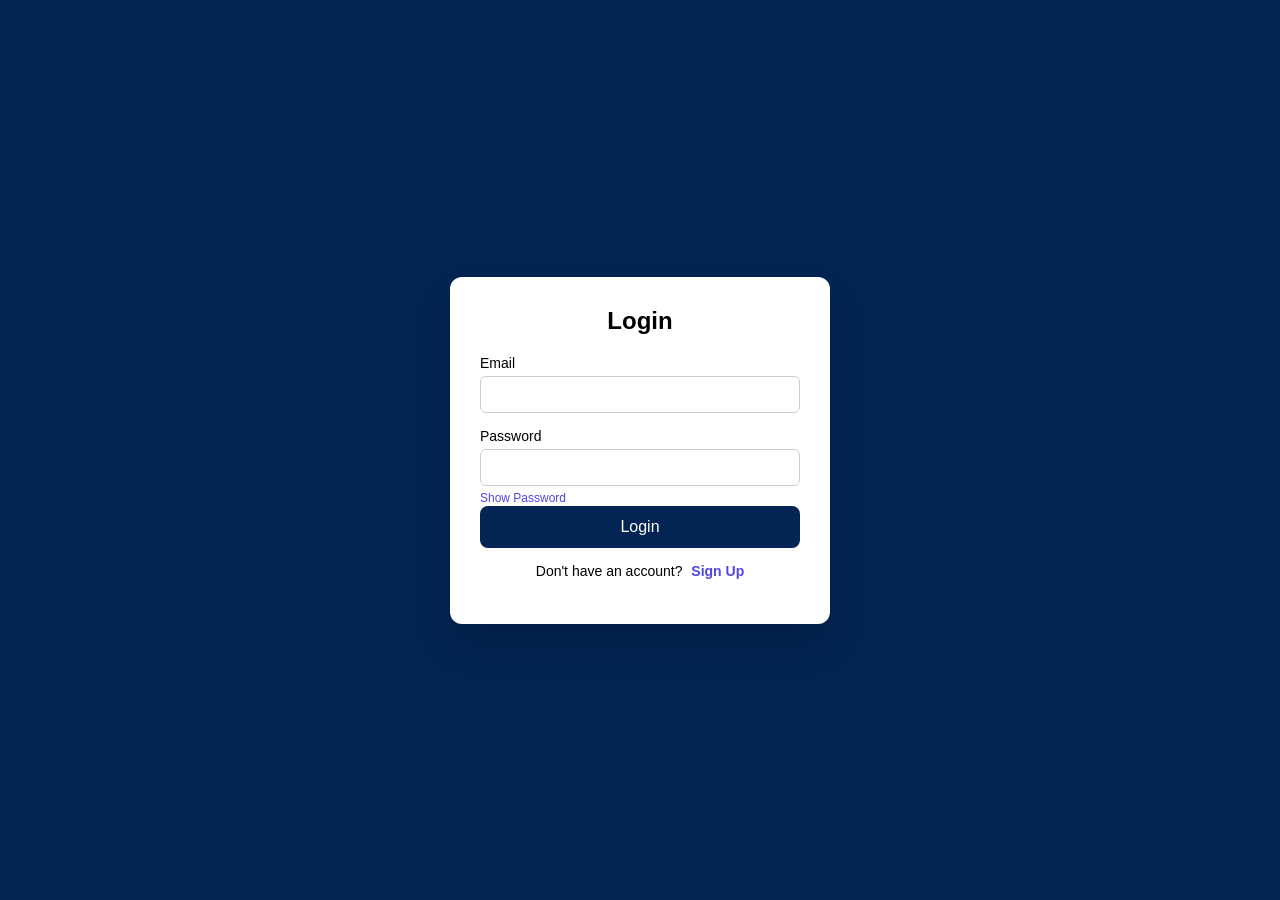
==== index.html @ 72c8a32c "first commit" ====
<!doctype html>
<html lang="en">

<head>
    <meta charset="UTF-8" />
    <meta name="viewport" content="width=device-width, initial-scale=1.0" />
    <title>Login & Sign Up Form</title>
    <link rel="stylesheet" href="style.css" />
</head>

<body>
    <div class="container">
        <h2 id="formTitle">Login</h2>
        <form action="" id="authForm">
            <div class="input-group" id="nameGroup">
                <label>Full Name</label>
                <input type="text" id="name" placeholder="Enter your full name" />
                <div class="error" id="nameError">Name is required</div>
            </div>
            <div class="input-group">
                <label>Email</label>
                <input type="email" id="email" />
                <div class="error" id="emailError">Enter a valid email</div>
            </div>
            <div class="input-group">
                <label>Password</label>
                <input type="password" id="password" />
                <span class="password-toggle" onclick="togglePassword()">Show Password</span>
                <div class="error" id="passwordError">
                    Password must be at least 6 characters
                </div>
                <button type="submit" id="submitBtn">Login</button>

      <div class="success" id="successMsg"></div>
        </form>
         <div class="toggle">
      <span id="toggleText">Don't have an account?</span>
      <span class="toggle-link" id="toggleLink" onclick="toggleForm()">Sign Up</span>
    </div>
  </div>

    <script src="script.js"></script>
</body>

</html>
---- style.css ----
* {
  margin: 0;
  padding: 0;
  box-sizing: border-box;
  font-family: "Segoe UI", sans-serif;
}

body::-webkit-scrollbar {
  display: none;
}

body {
  min-height: 100vh;
  display: flex;
  justify-content: center;
  align-items: center;
  background: #042453;
}

.container {
  background: #ffffff;
  width: 380px;
  padding: 30px;
  border-radius: 12px;
  box-shadow: 0 20px 40px rgba(0, 0, 0, 0.15);
}

h2 {
  text-align: center;
  margin-bottom: 20px;
}

.input-group {
  margin-bottom: 15px;
}

.input-group label {
  display: block;
  font-size: 14px;
  margin-bottom: 5px;
}

.input-group input {
  width: 100%;
  padding: 10px;
  border-radius: 6px;
  border: 1px solid #ccc;
  outline: none;
}

.input-group input:focus {
  border-color: #6366f1;
}

.error {
  color: red;
  font-size: 12px;
  margin-top: 5px;
  display: none;
}

button {
  width: 100%;
  padding: 12px;
  background: #042453;
  color: white;
  border: none;
  border-radius: 8px;
  font-size: 16px;
  cursor: pointer;
}

button:hover {
  background: #4338ca;
}

.toggle {
  text-align: center;
  margin-top: 15px;
  font-size: 14px;
}

.toggle-link {
  color: #4f46e5;
  cursor: pointer;
  font-weight: bold;
  margin-left: 5px;
}

.success {
  text-align: center;
  color: green;
  margin-top: 10px;
  display: none;
}

.password-toggle {
  font-size: 12px;
  color: #4f46e5;
  cursor: pointer;
  margin-top: 5px;
  display: inline-block;
}

#nameGroup {
  display: none;
}
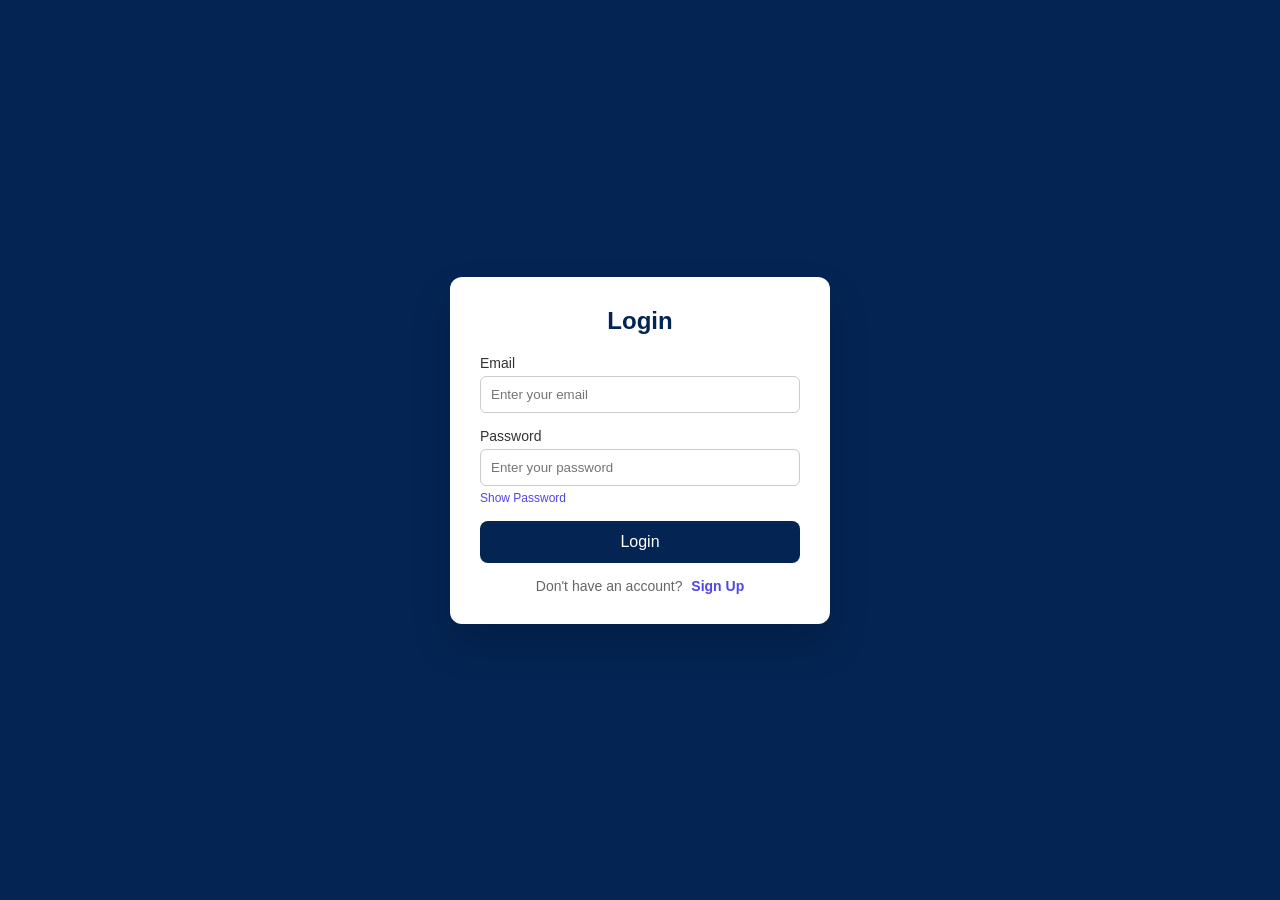
==== commit de91ffb0: "初始化项目：上传seed" ====
--- a/index.html
+++ b/index.html
@@ -10,34 +10,52 @@
 
 <body>
     <div class="container">
-        <h2 id="formTitle">Login</h2>
-        <form action="" id="authForm">
-            <div class="input-group" id="nameGroup">
-                <label>Full Name</label>
-                <input type="text" id="name" placeholder="Enter your full name" />
-                <div class="error" id="nameError">Name is required</div>
-            </div>
-            <div class="input-group">
-                <label>Email</label>
-                <input type="email" id="email" />
-                <div class="error" id="emailError">Enter a valid email</div>
-            </div>
-            <div class="input-group">
-                <label>Password</label>
-                <input type="password" id="password" />
-                <span class="password-toggle" onclick="togglePassword()">Show Password</span>
-                <div class="error" id="passwordError">
-                    Password must be at least 6 characters
+        <!-- Authentication Form -->
+        <div id="authContainer">
+            <h2 id="formTitle">Login</h2>
+            <form action="" id="authForm">
+                <div class="input-group" id="nameGroup">
+                    <label>Full Name</label>
+                    <input type="text" id="name" placeholder="Enter your full name" />
+                    <div class="error" id="nameError">Name must be at least 2 characters</div>
+                </div>
+                <div class="input-group">
+                    <label>Email</label>
+                    <input type="email" id="email" placeholder="Enter your email" />
+                    <div class="error" id="emailError">Please enter a valid email address</div>
+                </div>
+                <div class="input-group">
+                    <label>Password</label>
+                    <input type="password" id="password" placeholder="Enter your password" />
+                    <span class="password-toggle" onclick="togglePassword()">Show Password</span>
+                    <div class="error" id="passwordError">
+                        Password must be at least 6 characters
+                    </div>
                 </div>
                 <button type="submit" id="submitBtn">Login</button>
+                <div class="success" id="successMsg"></div>
+            </form>
+            <div class="toggle">
+                <span id="toggleText">Don't have an account?</span>
+                <span class="toggle-link" id="toggleLink" onclick="toggleForm()">Sign Up</span>
+            </div>
+        </div>
 
-      <div class="success" id="successMsg"></div>
-        </form>
-         <div class="toggle">
-      <span id="toggleText">Don't have an account?</span>
-      <span class="toggle-link" id="toggleLink" onclick="toggleForm()">Sign Up</span>
+        <!-- Profile Section -->
+        <div id="profileContainer" style="display: none;">
+            <h2>Welcome Back!</h2>
+            <div class="profile-card">
+                <div class="profile-avatar">
+                    <span id="avatarInitial">U</span>
+                </div>
+                <div class="profile-info">
+                    <h3 id="profileName">Username</h3>
+                    <p id="profileEmail">user@example.com</p>
+                </div>
+            </div>
+            <button id="logoutBtn">Logout</button>
+        </div>
     </div>
-  </div>
 
     <script src="script.js"></script>
 </body>
--- a/style.css
+++ b/style.css
@@ -28,6 +28,7 @@
 h2 {
   text-align: center;
   margin-bottom: 20px;
+  color: #042453;
 }
 
 .input-group {
@@ -38,6 +39,7 @@
   display: block;
   font-size: 14px;
   margin-bottom: 5px;
+  color: #333;
 }
 
 .input-group input {
@@ -46,14 +48,20 @@
   border-radius: 6px;
   border: 1px solid #ccc;
   outline: none;
+  transition: border-color 0.3s ease;
 }
 
 .input-group input:focus {
   border-color: #6366f1;
+  box-shadow: 0 0 0 3px rgba(99, 102, 241, 0.1);
+}
+
+.input-group input.error-input {
+  border-color: #ef4444;
 }
 
 .error {
-  color: red;
+  color: #ef4444;
   font-size: 12px;
   margin-top: 5px;
   display: none;
@@ -68,6 +76,7 @@
   border-radius: 8px;
   font-size: 16px;
   cursor: pointer;
+  transition: background-color 0.3s ease;
 }
 
 button:hover {
@@ -78,6 +87,7 @@
   text-align: center;
   margin-top: 15px;
   font-size: 14px;
+  color: #666;
 }
 
 .toggle-link {
@@ -85,13 +95,21 @@
   cursor: pointer;
   font-weight: bold;
   margin-left: 5px;
+  transition: color 0.3s ease;
+}
+
+.toggle-link:hover {
+  color: #4338ca;
 }
 
 .success {
   text-align: center;
-  color: green;
+  color: #10b981;
   margin-top: 10px;
   display: none;
+  padding: 10px;
+  background: #d1fae5;
+  border-radius: 6px;
 }
 
 .password-toggle {
@@ -100,8 +118,74 @@
   cursor: pointer;
   margin-top: 5px;
   display: inline-block;
+  transition: color 0.3s ease;
+}
+
+.password-toggle:hover {
+  color: #4338ca;
 }
 
 #nameGroup {
   display: none;
 }
+
+/* Profile Section Styles */
+.profile-card {
+  display: flex;
+  align-items: center;
+  padding: 20px;
+  background: #f8fafc;
+  border-radius: 10px;
+  margin-bottom: 20px;
+}
+
+.profile-avatar {
+  width: 60px;
+  height: 60px;
+  border-radius: 50%;
+  background: linear-gradient(135deg, #6366f1, #8b5cf6);
+  display: flex;
+  align-items: center;
+  justify-content: center;
+  margin-right: 15px;
+}
+
+.profile-avatar span {
+  color: white;
+  font-size: 24px;
+  font-weight: bold;
+}
+
+.profile-info h3 {
+  color: #042453;
+  margin-bottom: 5px;
+}
+
+.profile-info p {
+  color: #64748b;
+  font-size: 14px;
+}
+
+#logoutBtn {
+  background: #ef4444;
+}
+
+#logoutBtn:hover {
+  background: #dc2626;
+}
+
+/* Animation */
+@keyframes fadeIn {
+  from {
+    opacity: 0;
+    transform: translateY(-10px);
+  }
+  to {
+    opacity: 1;
+    transform: translateY(0);
+  }
+}
+
+.fade-in {
+  animation: fadeIn 0.3s ease;
+}
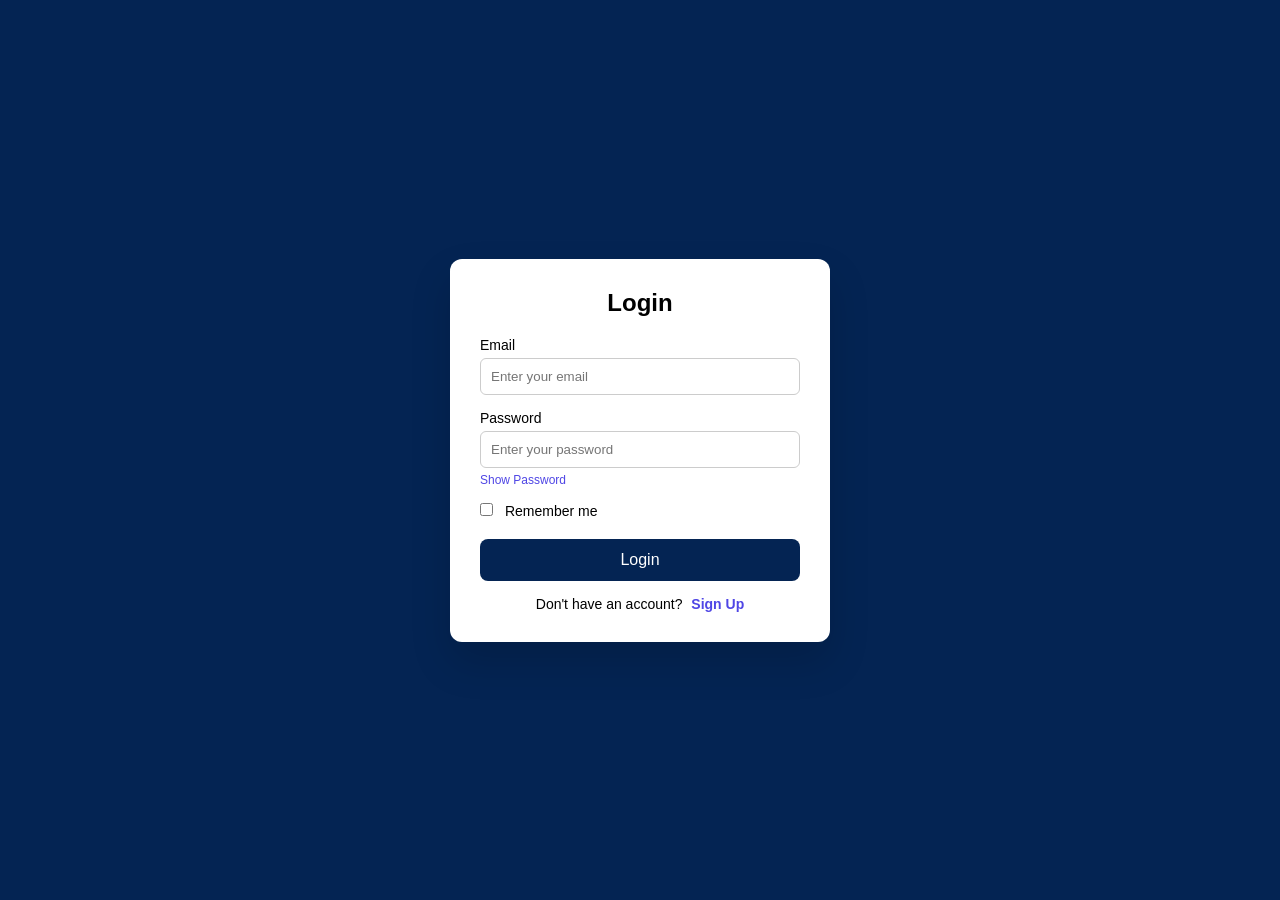
==== commit 387e7965: "初始化项目：上传glm" ====
--- a/index.html
+++ b/index.html
@@ -10,54 +10,48 @@
 
 <body>
     <div class="container">
-        <!-- Authentication Form -->
-        <div id="authContainer">
-            <h2 id="formTitle">Login</h2>
-            <form action="" id="authForm">
-                <div class="input-group" id="nameGroup">
-                    <label>Full Name</label>
-                    <input type="text" id="name" placeholder="Enter your full name" />
-                    <div class="error" id="nameError">Name must be at least 2 characters</div>
-                </div>
-                <div class="input-group">
-                    <label>Email</label>
-                    <input type="email" id="email" placeholder="Enter your email" />
-                    <div class="error" id="emailError">Please enter a valid email address</div>
-                </div>
-                <div class="input-group">
-                    <label>Password</label>
-                    <input type="password" id="password" placeholder="Enter your password" />
-                    <span class="password-toggle" onclick="togglePassword()">Show Password</span>
-                    <div class="error" id="passwordError">
-                        Password must be at least 6 characters
-                    </div>
-                </div>
-                <button type="submit" id="submitBtn">Login</button>
-                <div class="success" id="successMsg"></div>
-            </form>
-            <div class="toggle">
-                <span id="toggleText">Don't have an account?</span>
-                <span class="toggle-link" id="toggleLink" onclick="toggleForm()">Sign Up</span>
+        <h2 id="formTitle">Login</h2>
+        <form action="" id="authForm">
+            <div class="input-group" id="nameGroup">
+                <label>Full Name</label>
+                <input type="text" id="name" placeholder="Enter your full name" />
+                <div class="error" id="nameError">Name is required</div>
             </div>
-        </div>
-
-        <!-- Profile Section -->
-        <div id="profileContainer" style="display: none;">
-            <h2>Welcome Back!</h2>
-            <div class="profile-card">
-                <div class="profile-avatar">
-                    <span id="avatarInitial">U</span>
-                </div>
-                <div class="profile-info">
-                    <h3 id="profileName">Username</h3>
-                    <p id="profileEmail">user@example.com</p>
+            <div class="input-group">
+                <label>Email</label>
+                <input type="email" id="email" placeholder="Enter your email" />
+                <div class="error" id="emailError">Enter a valid email</div>
+            </div>
+            <div class="input-group">
+                <label>Password</label>
+                <input type="password" id="password" placeholder="Enter your password" />
+                <span class="password-toggle" onclick="togglePassword('password')">Show Password</span>
+                <div class="error" id="passwordError">
+                    Password must be at least 6 characters with letters and numbers
                 </div>
             </div>
-            <button id="logoutBtn">Logout</button>
+            <div class="input-group" id="confirmGroup">
+                <label>Confirm Password</label>
+                <input type="password" id="confirmPassword" placeholder="Confirm your password" />
+                <span class="password-toggle" onclick="togglePassword('confirmPassword')">Show Password</span>
+                <div class="error" id="confirmError">Passwords do not match</div>
+            </div>
+            <div class="input-group checkbox-group" id="rememberGroup">
+                <label class="checkbox-label">
+                    <input type="checkbox" id="rememberMe" />
+                    <span>Remember me</span>
+                </label>
+            </div>
+            <button type="submit" id="submitBtn">Login</button>
+            <div class="success" id="successMsg"></div>
+        </form>
+        <div class="toggle">
+            <span id="toggleText">Don't have an account?</span>
+            <span class="toggle-link" id="toggleLink" onclick="toggleForm()">Sign Up</span>
         </div>
     </div>
 
     <script src="script.js"></script>
 </body>
 
-</html>+</html>
--- a/style.css
+++ b/style.css
@@ -28,7 +28,6 @@
 h2 {
   text-align: center;
   margin-bottom: 20px;
-  color: #042453;
 }
 
 .input-group {
@@ -39,7 +38,6 @@
   display: block;
   font-size: 14px;
   margin-bottom: 5px;
-  color: #333;
 }
 
 .input-group input {
@@ -48,20 +46,14 @@
   border-radius: 6px;
   border: 1px solid #ccc;
   outline: none;
-  transition: border-color 0.3s ease;
 }
 
 .input-group input:focus {
   border-color: #6366f1;
-  box-shadow: 0 0 0 3px rgba(99, 102, 241, 0.1);
-}
-
-.input-group input.error-input {
-  border-color: #ef4444;
 }
 
 .error {
-  color: #ef4444;
+  color: red;
   font-size: 12px;
   margin-top: 5px;
   display: none;
@@ -76,7 +68,7 @@
   border-radius: 8px;
   font-size: 16px;
   cursor: pointer;
-  transition: background-color 0.3s ease;
+  margin-top: 10px;
 }
 
 button:hover {
@@ -87,7 +79,6 @@
   text-align: center;
   margin-top: 15px;
   font-size: 14px;
-  color: #666;
 }
 
 .toggle-link {
@@ -95,21 +86,13 @@
   cursor: pointer;
   font-weight: bold;
   margin-left: 5px;
-  transition: color 0.3s ease;
-}
-
-.toggle-link:hover {
-  color: #4338ca;
 }
 
 .success {
   text-align: center;
-  color: #10b981;
+  color: green;
   margin-top: 10px;
   display: none;
-  padding: 10px;
-  background: #d1fae5;
-  border-radius: 6px;
 }
 
 .password-toggle {
@@ -118,74 +101,103 @@
   cursor: pointer;
   margin-top: 5px;
   display: inline-block;
-  transition: color 0.3s ease;
-}
-
-.password-toggle:hover {
-  color: #4338ca;
 }
 
 #nameGroup {
   display: none;
 }
 
-/* Profile Section Styles */
-.profile-card {
+#confirmGroup {
+  display: none;
+}
+
+.checkbox-group {
+  margin-bottom: 10px;
+}
+
+.checkbox-label {
   display: flex;
   align-items: center;
-  padding: 20px;
-  background: #f8fafc;
-  border-radius: 10px;
+  cursor: pointer;
+  font-size: 14px;
+}
+
+.checkbox-label input[type="checkbox"] {
+  width: auto;
+  margin-right: 8px;
+  cursor: pointer;
+}
+
+.profile-container {
+  width: 400px;
+}
+
+.profile-header {
+  text-align: center;
+  margin-bottom: 25px;
+}
+
+.avatar {
+  width: 80px;
+  height: 80px;
+  background: linear-gradient(135deg, #042453, #4f46e5);
+  border-radius: 50%;
+  display: flex;
+  justify-content: center;
+  align-items: center;
+  margin: 0 auto 15px;
+  font-size: 32px;
+  color: white;
+  font-weight: bold;
+}
+
+.profile-header h2 {
+  margin-bottom: 5px;
+  color: #042453;
+}
+
+.user-email {
+  color: #666;
+  font-size: 14px;
+}
+
+.profile-info {
+  background: #f8f9fa;
+  border-radius: 8px;
+  padding: 15px;
   margin-bottom: 20px;
 }
 
-.profile-avatar {
-  width: 60px;
-  height: 60px;
-  border-radius: 50%;
-  background: linear-gradient(135deg, #6366f1, #8b5cf6);
-  display: flex;
-  align-items: center;
-  justify-content: center;
-  margin-right: 15px;
-}
-
-.profile-avatar span {
-  color: white;
-  font-size: 24px;
-  font-weight: bold;
-}
-
-.profile-info h3 {
+.info-item {
+  display: flex;
+  justify-content: space-between;
+  padding: 10px 0;
+  border-bottom: 1px solid #e9ecef;
+}
+
+.info-item:last-child {
+  border-bottom: none;
+}
+
+.info-label {
+  color: #666;
+  font-size: 14px;
+}
+
+.info-value {
   color: #042453;
-  margin-bottom: 5px;
-}
-
-.profile-info p {
-  color: #64748b;
-  font-size: 14px;
-}
-
-#logoutBtn {
-  background: #ef4444;
-}
-
-#logoutBtn:hover {
-  background: #dc2626;
-}
-
-/* Animation */
-@keyframes fadeIn {
-  from {
-    opacity: 0;
-    transform: translateY(-10px);
-  }
-  to {
-    opacity: 1;
-    transform: translateY(0);
-  }
-}
-
-.fade-in {
-  animation: fadeIn 0.3s ease;
-}+  font-size: 14px;
+  font-weight: 500;
+}
+
+.profile-actions {
+  margin-top: 20px;
+}
+
+.btn-logout {
+  background: #dc3545;
+}
+
+.btn-logout:hover {
+  background: #c82333;
+}
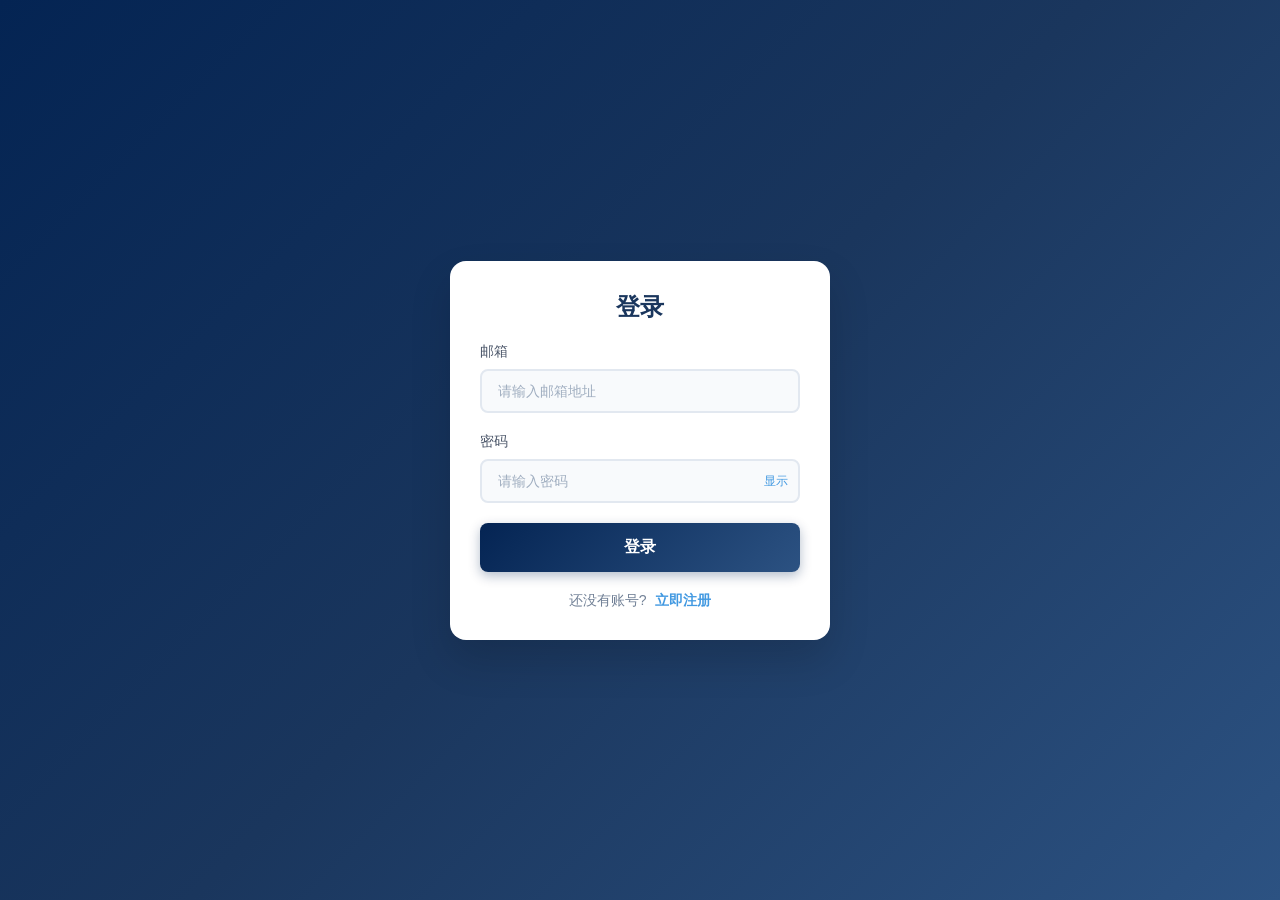
==== commit d6b647f2: "初始化项目：上传seed" ====
--- a/index.html
+++ b/index.html
@@ -1,53 +1,76 @@
 <!doctype html>
-<html lang="en">
+<html lang="zh-CN">
 
 <head>
     <meta charset="UTF-8" />
     <meta name="viewport" content="width=device-width, initial-scale=1.0" />
-    <title>Login & Sign Up Form</title>
+    <title>登录 & 注册系统</title>
     <link rel="stylesheet" href="style.css" />
 </head>
 
 <body>
     <div class="container">
-        <h2 id="formTitle">Login</h2>
-        <form action="" id="authForm">
-            <div class="input-group" id="nameGroup">
-                <label>Full Name</label>
-                <input type="text" id="name" placeholder="Enter your full name" />
-                <div class="error" id="nameError">Name is required</div>
+        <!-- 认证表单区域 -->
+        <div id="authContainer">
+            <h2 id="formTitle">登录</h2>
+            <form id="authForm">
+                <div class="input-group" id="nameGroup">
+                    <label>用户名</label>
+                    <input type="text" id="name" placeholder="请输入用户名" autocomplete="username" />
+                    <div class="error" id="nameError">用户名至少需要2个字符</div>
+                </div>
+                <div class="input-group">
+                    <label>邮箱</label>
+                    <input type="email" id="email" placeholder="请输入邮箱地址" autocomplete="email" />
+                    <div class="error" id="emailError">请输入有效的邮箱地址</div>
+                </div>
+                <div class="input-group">
+                    <label>密码</label>
+                    <div class="password-wrapper">
+                        <input type="password" id="password" placeholder="请输入密码" autocomplete="current-password" />
+                        <span class="password-toggle" onclick="togglePassword()">
+                            <span id="toggleTextIcon">显示</span>
+                        </span>
+                    </div>
+                    <div class="error" id="passwordError">密码至少需要6个字符</div>
+                </div>
+                <div class="input-group" id="confirmPasswordGroup" style="display: none;">
+                    <label>确认密码</label>
+                    <input type="password" id="confirmPassword" placeholder="请再次输入密码" autocomplete="new-password" />
+                    <div class="error" id="confirmPasswordError">两次输入的密码不一致</div>
+                </div>
+                <button type="submit" id="submitBtn">登录</button>
+                <div class="success" id="successMsg"></div>
+            </form>
+            <div class="toggle">
+                <span id="toggleText">还没有账号?</span>
+                <span class="toggle-link" id="toggleLink" onclick="toggleForm()">立即注册</span>
             </div>
-            <div class="input-group">
-                <label>Email</label>
-                <input type="email" id="email" placeholder="Enter your email" />
-                <div class="error" id="emailError">Enter a valid email</div>
+        </div>
+
+        <!-- 个人中心区域 -->
+        <div id="profileContainer" style="display: none;">
+            <div class="profile-header">
+                <div class="avatar">
+                    <span id="avatarInitial">U</span>
+                </div>
+                <h2 class="welcome-text">欢迎回来!</h2>
             </div>
-            <div class="input-group">
-                <label>Password</label>
-                <input type="password" id="password" placeholder="Enter your password" />
-                <span class="password-toggle" onclick="togglePassword('password')">Show Password</span>
-                <div class="error" id="passwordError">
-                    Password must be at least 6 characters with letters and numbers
+            <div class="profile-info">
+                <div class="info-item">
+                    <span class="info-label">用户名:</span>
+                    <span class="info-value" id="profileName">--</span>
+                </div>
+                <div class="info-item">
+                    <span class="info-label">邮箱:</span>
+                    <span class="info-value" id="profileEmail">--</span>
+                </div>
+                <div class="info-item">
+                    <span class="info-label">注册时间:</span>
+                    <span class="info-value" id="profileCreatedAt">--</span>
                 </div>
             </div>
-            <div class="input-group" id="confirmGroup">
-                <label>Confirm Password</label>
-                <input type="password" id="confirmPassword" placeholder="Confirm your password" />
-                <span class="password-toggle" onclick="togglePassword('confirmPassword')">Show Password</span>
-                <div class="error" id="confirmError">Passwords do not match</div>
-            </div>
-            <div class="input-group checkbox-group" id="rememberGroup">
-                <label class="checkbox-label">
-                    <input type="checkbox" id="rememberMe" />
-                    <span>Remember me</span>
-                </label>
-            </div>
-            <button type="submit" id="submitBtn">Login</button>
-            <div class="success" id="successMsg"></div>
-        </form>
-        <div class="toggle">
-            <span id="toggleText">Don't have an account?</span>
-            <span class="toggle-link" id="toggleLink" onclick="toggleForm()">Sign Up</span>
+            <button class="logout-btn" id="logoutBtn">退出登录</button>
         </div>
     </div>
 
--- a/style.css
+++ b/style.css
@@ -2,7 +2,7 @@
   margin: 0;
   padding: 0;
   box-sizing: border-box;
-  font-family: "Segoe UI", sans-serif;
+  font-family: "Segoe UI", -apple-system, BlinkMacSystemFont, "Microsoft YaHei", sans-serif;
 }
 
 body::-webkit-scrollbar {
@@ -14,165 +14,191 @@
   display: flex;
   justify-content: center;
   align-items: center;
-  background: #042453;
+  background: linear-gradient(135deg, #042453 0%, #1a365d 50%, #2c5282 100%);
 }
 
 .container {
   background: #ffffff;
   width: 380px;
   padding: 30px;
-  border-radius: 12px;
+  border-radius: 16px;
   box-shadow: 0 20px 40px rgba(0, 0, 0, 0.15);
+  transition: all 0.3s ease;
 }
 
 h2 {
   text-align: center;
   margin-bottom: 20px;
+  color: #1a365d;
+  font-weight: 600;
 }
 
 .input-group {
-  margin-bottom: 15px;
+  margin-bottom: 20px;
 }
 
 .input-group label {
   display: block;
   font-size: 14px;
-  margin-bottom: 5px;
+  margin-bottom: 8px;
+  color: #4a5568;
+  font-weight: 500;
 }
 
 .input-group input {
   width: 100%;
-  padding: 10px;
-  border-radius: 6px;
-  border: 1px solid #ccc;
+  padding: 12px 16px;
+  border-radius: 8px;
+  border: 2px solid #e2e8f0;
   outline: none;
+  font-size: 14px;
+  transition: all 0.3s ease;
+  background: #f8fafc;
 }
 
 .input-group input:focus {
-  border-color: #6366f1;
+  border-color: #4299e1;
+  background: #ffffff;
+  box-shadow: 0 0 0 3px rgba(66, 153, 225, 0.1);
+}
+
+.input-group input::placeholder {
+  color: #a0aec0;
+}
+
+.password-wrapper {
+  position: relative;
+}
+
+.password-toggle {
+  position: absolute;
+  right: 12px;
+  top: 50%;
+  transform: translateY(-50%);
+  font-size: 12px;
+  color: #4299e1;
+  cursor: pointer;
+  font-weight: 500;
+  user-select: none;
+  transition: color 0.2s;
+}
+
+.password-toggle:hover {
+  color: #2b6cb0;
 }
 
 .error {
-  color: red;
+  color: #e53e3e;
   font-size: 12px;
-  margin-top: 5px;
-  display: none;
+  margin-top: 8px;
+  display: none;
+  padding: 4px 8px;
+  background: #fff5f5;
+  border-radius: 4px;
+  border-left: 3px solid #e53e3e;
 }
 
 button {
   width: 100%;
-  padding: 12px;
-  background: #042453;
+  padding: 14px;
+  background: linear-gradient(135deg, #042453 0%, #2c5282 100%);
   color: white;
   border: none;
   border-radius: 8px;
   font-size: 16px;
   cursor: pointer;
-  margin-top: 10px;
+  font-weight: 600;
+  transition: all 0.3s ease;
+  box-shadow: 0 4px 12px rgba(4, 36, 83, 0.3);
 }
 
 button:hover {
-  background: #4338ca;
+  transform: translateY(-2px);
+  box-shadow: 0 6px 16px rgba(4, 36, 83, 0.4);
+}
+
+button:active {
+  transform: translateY(0);
 }
 
 .toggle {
   text-align: center;
-  margin-top: 15px;
-  font-size: 14px;
+  margin-top: 20px;
+  font-size: 14px;
+  color: #718096;
 }
 
 .toggle-link {
-  color: #4f46e5;
+  color: #4299e1;
   cursor: pointer;
-  font-weight: bold;
+  font-weight: 600;
   margin-left: 5px;
+  transition: color 0.2s;
+}
+
+.toggle-link:hover {
+  color: #2b6cb0;
+  text-decoration: underline;
 }
 
 .success {
   text-align: center;
-  color: green;
-  margin-top: 10px;
-  display: none;
-}
-
-.password-toggle {
-  font-size: 12px;
-  color: #4f46e5;
-  cursor: pointer;
-  margin-top: 5px;
-  display: inline-block;
+  color: #38a169;
+  margin-top: 16px;
+  display: none;
+  padding: 10px;
+  background: #f0fff4;
+  border-radius: 8px;
+  font-weight: 500;
 }
 
 #nameGroup {
   display: none;
 }
 
-#confirmGroup {
-  display: none;
-}
-
-.checkbox-group {
-  margin-bottom: 10px;
-}
-
-.checkbox-label {
-  display: flex;
-  align-items: center;
-  cursor: pointer;
-  font-size: 14px;
-}
-
-.checkbox-label input[type="checkbox"] {
-  width: auto;
-  margin-right: 8px;
-  cursor: pointer;
-}
-
-.profile-container {
-  width: 400px;
-}
-
+/* 个人中心样式 */
 .profile-header {
   text-align: center;
-  margin-bottom: 25px;
+  margin-bottom: 30px;
 }
 
 .avatar {
   width: 80px;
   height: 80px;
-  background: linear-gradient(135deg, #042453, #4f46e5);
+  background: linear-gradient(135deg, #042453 0%, #2c5282 100%);
   border-radius: 50%;
   display: flex;
   justify-content: center;
   align-items: center;
-  margin: 0 auto 15px;
+  margin: 0 auto 16px;
+  box-shadow: 0 4px 12px rgba(4, 36, 83, 0.3);
+}
+
+.avatar span {
+  color: white;
   font-size: 32px;
-  color: white;
-  font-weight: bold;
-}
-
-.profile-header h2 {
-  margin-bottom: 5px;
-  color: #042453;
-}
-
-.user-email {
-  color: #666;
-  font-size: 14px;
+  font-weight: 700;
+  user-select: none;
+}
+
+.welcome-text {
+  font-size: 24px;
+  color: #1a365d;
+  margin: 0;
 }
 
 .profile-info {
-  background: #f8f9fa;
-  border-radius: 8px;
-  padding: 15px;
-  margin-bottom: 20px;
+  background: #f8fafc;
+  border-radius: 12px;
+  padding: 20px;
+  margin-bottom: 24px;
 }
 
 .info-item {
   display: flex;
   justify-content: space-between;
-  padding: 10px 0;
-  border-bottom: 1px solid #e9ecef;
+  padding: 12px 0;
+  border-bottom: 1px solid #e2e8f0;
 }
 
 .info-item:last-child {
@@ -180,24 +206,49 @@
 }
 
 .info-label {
-  color: #666;
+  color: #718096;
   font-size: 14px;
 }
 
 .info-value {
-  color: #042453;
-  font-size: 14px;
-  font-weight: 500;
-}
-
-.profile-actions {
-  margin-top: 20px;
-}
-
-.btn-logout {
-  background: #dc3545;
-}
-
-.btn-logout:hover {
-  background: #c82333;
-}
+  color: #2d3748;
+  font-weight: 600;
+  font-size: 14px;
+  max-width: 180px;
+  overflow: hidden;
+  text-overflow: ellipsis;
+  white-space: nowrap;
+}
+
+.logout-btn {
+  background: linear-gradient(135deg, #e53e3e 0%, #c53030 100%);
+  box-shadow: 0 4px 12px rgba(229, 62, 62, 0.3);
+}
+
+.logout-btn:hover {
+  box-shadow: 0 6px 16px rgba(229, 62, 62, 0.4);
+}
+
+/* 动画效果 */
+@keyframes fadeIn {
+  from {
+    opacity: 0;
+    transform: translateY(-10px);
+  }
+  to {
+    opacity: 1;
+    transform: translateY(0);
+  }
+}
+
+.fade-in {
+  animation: fadeIn 0.3s ease;
+}
+
+/* 响应式设计 */
+@media (max-width: 480px) {
+  .container {
+    width: 92%;
+    padding: 24px;
+  }
+}
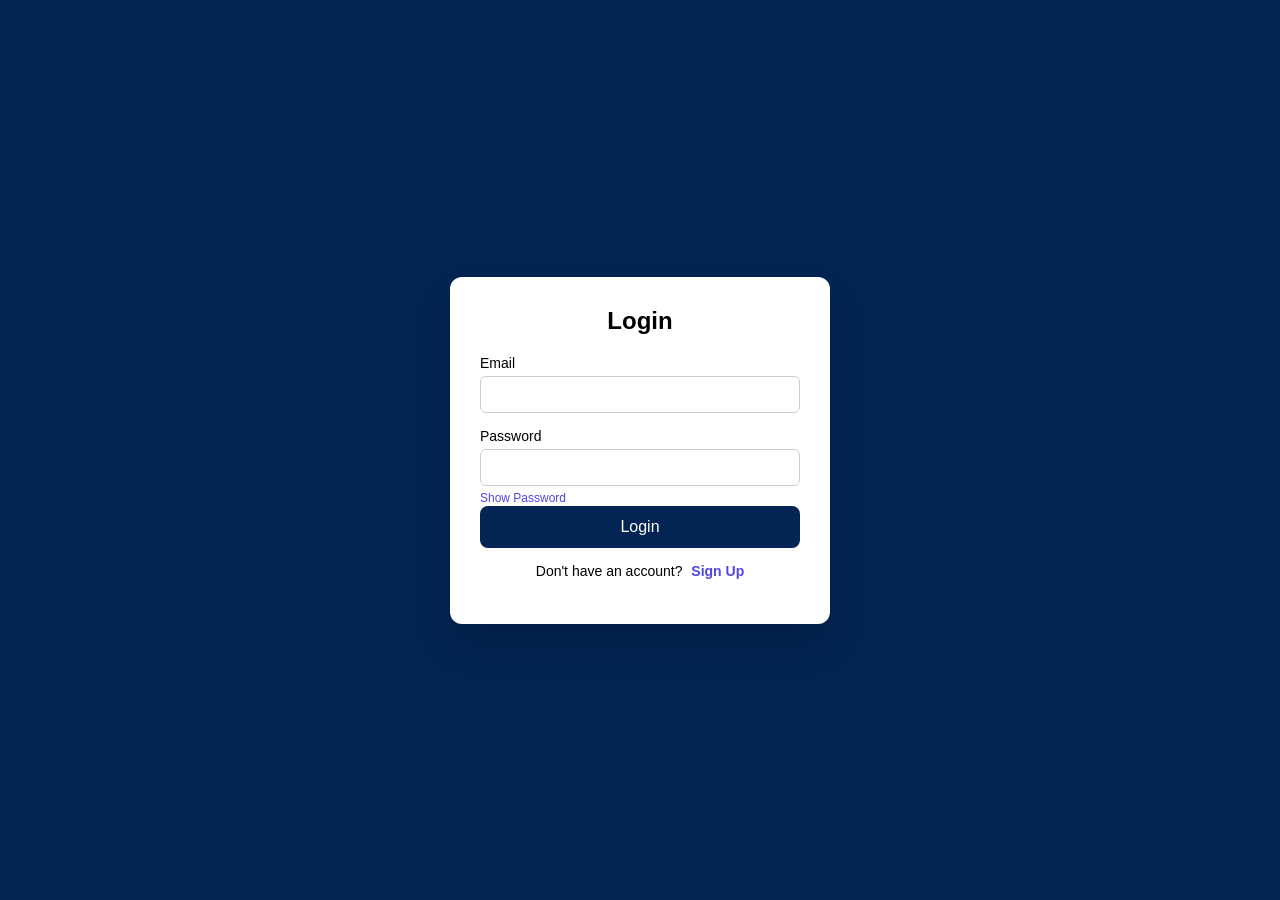
==== commit 140ef24b: "初始化项目：上传glm" ====
--- a/index.html
+++ b/index.html
@@ -1,80 +1,45 @@
 <!doctype html>
-<html lang="zh-CN">
+<html lang="en">
 
 <head>
     <meta charset="UTF-8" />
     <meta name="viewport" content="width=device-width, initial-scale=1.0" />
-    <title>登录 & 注册系统</title>
+    <title>Login & Sign Up Form</title>
     <link rel="stylesheet" href="style.css" />
 </head>
 
 <body>
     <div class="container">
-        <!-- 认证表单区域 -->
-        <div id="authContainer">
-            <h2 id="formTitle">登录</h2>
-            <form id="authForm">
-                <div class="input-group" id="nameGroup">
-                    <label>用户名</label>
-                    <input type="text" id="name" placeholder="请输入用户名" autocomplete="username" />
-                    <div class="error" id="nameError">用户名至少需要2个字符</div>
+        <h2 id="formTitle">Login</h2>
+        <form action="" id="authForm">
+            <div class="input-group" id="nameGroup">
+                <label>Full Name</label>
+                <input type="text" id="name" placeholder="Enter your full name" />
+                <div class="error" id="nameError">Name is required</div>
+            </div>
+            <div class="input-group">
+                <label>Email</label>
+                <input type="email" id="email" />
+                <div class="error" id="emailError">Enter a valid email</div>
+            </div>
+            <div class="input-group">
+                <label>Password</label>
+                <input type="password" id="password" />
+                <span class="password-toggle" onclick="togglePassword()">Show Password</span>
+                <div class="error" id="passwordError">
+                    Password must be at least 6 characters
                 </div>
-                <div class="input-group">
-                    <label>邮箱</label>
-                    <input type="email" id="email" placeholder="请输入邮箱地址" autocomplete="email" />
-                    <div class="error" id="emailError">请输入有效的邮箱地址</div>
-                </div>
-                <div class="input-group">
-                    <label>密码</label>
-                    <div class="password-wrapper">
-                        <input type="password" id="password" placeholder="请输入密码" autocomplete="current-password" />
-                        <span class="password-toggle" onclick="togglePassword()">
-                            <span id="toggleTextIcon">显示</span>
-                        </span>
-                    </div>
-                    <div class="error" id="passwordError">密码至少需要6个字符</div>
-                </div>
-                <div class="input-group" id="confirmPasswordGroup" style="display: none;">
-                    <label>确认密码</label>
-                    <input type="password" id="confirmPassword" placeholder="请再次输入密码" autocomplete="new-password" />
-                    <div class="error" id="confirmPasswordError">两次输入的密码不一致</div>
-                </div>
-                <button type="submit" id="submitBtn">登录</button>
-                <div class="success" id="successMsg"></div>
-            </form>
-            <div class="toggle">
-                <span id="toggleText">还没有账号?</span>
-                <span class="toggle-link" id="toggleLink" onclick="toggleForm()">立即注册</span>
-            </div>
-        </div>
+                <button type="submit" id="submitBtn">Login</button>
 
-        <!-- 个人中心区域 -->
-        <div id="profileContainer" style="display: none;">
-            <div class="profile-header">
-                <div class="avatar">
-                    <span id="avatarInitial">U</span>
-                </div>
-                <h2 class="welcome-text">欢迎回来!</h2>
-            </div>
-            <div class="profile-info">
-                <div class="info-item">
-                    <span class="info-label">用户名:</span>
-                    <span class="info-value" id="profileName">--</span>
-                </div>
-                <div class="info-item">
-                    <span class="info-label">邮箱:</span>
-                    <span class="info-value" id="profileEmail">--</span>
-                </div>
-                <div class="info-item">
-                    <span class="info-label">注册时间:</span>
-                    <span class="info-value" id="profileCreatedAt">--</span>
-                </div>
-            </div>
-            <button class="logout-btn" id="logoutBtn">退出登录</button>
-        </div>
+      <div class="success" id="successMsg"></div>
+        </form>
+         <div class="toggle">
+      <span id="toggleText">Don't have an account?</span>
+      <span class="toggle-link" id="toggleLink" onclick="toggleForm()">Sign Up</span>
     </div>
+  </div>
 
     <script src="script.js"></script>
 </body>
 
-</html>
+</html>
--- a/style.css
+++ b/style.css
@@ -2,7 +2,7 @@
   margin: 0;
   padding: 0;
   box-sizing: border-box;
-  font-family: "Segoe UI", -apple-system, BlinkMacSystemFont, "Microsoft YaHei", sans-serif;
+  font-family: "Segoe UI", sans-serif;
 }
 
 body::-webkit-scrollbar {
@@ -14,241 +14,121 @@
   display: flex;
   justify-content: center;
   align-items: center;
-  background: linear-gradient(135deg, #042453 0%, #1a365d 50%, #2c5282 100%);
+  background: #042453;
 }
 
 .container {
   background: #ffffff;
   width: 380px;
   padding: 30px;
-  border-radius: 16px;
+  border-radius: 12px;
   box-shadow: 0 20px 40px rgba(0, 0, 0, 0.15);
-  transition: all 0.3s ease;
 }
 
 h2 {
   text-align: center;
   margin-bottom: 20px;
-  color: #1a365d;
-  font-weight: 600;
 }
 
 .input-group {
-  margin-bottom: 20px;
+  margin-bottom: 15px;
 }
 
 .input-group label {
   display: block;
   font-size: 14px;
-  margin-bottom: 8px;
-  color: #4a5568;
-  font-weight: 500;
+  margin-bottom: 5px;
 }
 
 .input-group input {
   width: 100%;
-  padding: 12px 16px;
-  border-radius: 8px;
-  border: 2px solid #e2e8f0;
+  padding: 10px;
+  border-radius: 6px;
+  border: 1px solid #ccc;
   outline: none;
-  font-size: 14px;
-  transition: all 0.3s ease;
-  background: #f8fafc;
 }
 
 .input-group input:focus {
-  border-color: #4299e1;
-  background: #ffffff;
-  box-shadow: 0 0 0 3px rgba(66, 153, 225, 0.1);
-}
-
-.input-group input::placeholder {
-  color: #a0aec0;
-}
-
-.password-wrapper {
-  position: relative;
-}
-
-.password-toggle {
-  position: absolute;
-  right: 12px;
-  top: 50%;
-  transform: translateY(-50%);
-  font-size: 12px;
-  color: #4299e1;
-  cursor: pointer;
-  font-weight: 500;
-  user-select: none;
-  transition: color 0.2s;
-}
-
-.password-toggle:hover {
-  color: #2b6cb0;
+  border-color: #6366f1;
 }
 
 .error {
-  color: #e53e3e;
+  color: red;
   font-size: 12px;
-  margin-top: 8px;
+  margin-top: 5px;
   display: none;
-  padding: 4px 8px;
-  background: #fff5f5;
-  border-radius: 4px;
-  border-left: 3px solid #e53e3e;
 }
 
 button {
   width: 100%;
-  padding: 14px;
-  background: linear-gradient(135deg, #042453 0%, #2c5282 100%);
+  padding: 12px;
+  background: #042453;
   color: white;
   border: none;
   border-radius: 8px;
   font-size: 16px;
   cursor: pointer;
-  font-weight: 600;
-  transition: all 0.3s ease;
-  box-shadow: 0 4px 12px rgba(4, 36, 83, 0.3);
 }
 
 button:hover {
-  transform: translateY(-2px);
-  box-shadow: 0 6px 16px rgba(4, 36, 83, 0.4);
-}
-
-button:active {
-  transform: translateY(0);
+  background: #4338ca;
 }
 
 .toggle {
   text-align: center;
-  margin-top: 20px;
+  margin-top: 15px;
   font-size: 14px;
-  color: #718096;
 }
 
 .toggle-link {
-  color: #4299e1;
+  color: #4f46e5;
   cursor: pointer;
-  font-weight: 600;
+  font-weight: bold;
   margin-left: 5px;
-  transition: color 0.2s;
-}
-
-.toggle-link:hover {
-  color: #2b6cb0;
-  text-decoration: underline;
 }
 
 .success {
   text-align: center;
-  color: #38a169;
-  margin-top: 16px;
+  color: green;
+  margin-top: 10px;
   display: none;
-  padding: 10px;
-  background: #f0fff4;
-  border-radius: 8px;
-  font-weight: 500;
+}
+
+.password-toggle {
+  font-size: 12px;
+  color: #4f46e5;
+  cursor: pointer;
+  margin-top: 5px;
+  display: inline-block;
 }
 
 #nameGroup {
   display: none;
 }
 
-/* 个人中心样式 */
-.profile-header {
+.profile {
   text-align: center;
-  margin-bottom: 30px;
-}
-
-.avatar {
-  width: 80px;
-  height: 80px;
-  background: linear-gradient(135deg, #042453 0%, #2c5282 100%);
-  border-radius: 50%;
-  display: flex;
-  justify-content: center;
-  align-items: center;
-  margin: 0 auto 16px;
-  box-shadow: 0 4px 12px rgba(4, 36, 83, 0.3);
-}
-
-.avatar span {
-  color: white;
-  font-size: 32px;
-  font-weight: 700;
-  user-select: none;
-}
-
-.welcome-text {
-  font-size: 24px;
-  color: #1a365d;
-  margin: 0;
 }
 
 .profile-info {
-  background: #f8fafc;
-  border-radius: 12px;
+  background: #f8f9fa;
   padding: 20px;
-  margin-bottom: 24px;
+  border-radius: 8px;
+  margin-bottom: 20px;
+  text-align: left;
 }
 
-.info-item {
-  display: flex;
-  justify-content: space-between;
-  padding: 12px 0;
-  border-bottom: 1px solid #e2e8f0;
+.profile-info p {
+  margin-bottom: 12px;
+  font-size: 15px;
+  color: #333;
 }
 
-.info-item:last-child {
-  border-bottom: none;
+.profile-info p:last-child {
+  margin-bottom: 0;
 }
 
-.info-label {
-  color: #718096;
-  font-size: 14px;
+.profile-info strong {
+  color: #042453;
+  margin-right: 8px;
 }
-
-.info-value {
-  color: #2d3748;
-  font-weight: 600;
-  font-size: 14px;
-  max-width: 180px;
-  overflow: hidden;
-  text-overflow: ellipsis;
-  white-space: nowrap;
-}
-
-.logout-btn {
-  background: linear-gradient(135deg, #e53e3e 0%, #c53030 100%);
-  box-shadow: 0 4px 12px rgba(229, 62, 62, 0.3);
-}
-
-.logout-btn:hover {
-  box-shadow: 0 6px 16px rgba(229, 62, 62, 0.4);
-}
-
-/* 动画效果 */
-@keyframes fadeIn {
-  from {
-    opacity: 0;
-    transform: translateY(-10px);
-  }
-  to {
-    opacity: 1;
-    transform: translateY(0);
-  }
-}
-
-.fade-in {
-  animation: fadeIn 0.3s ease;
-}
-
-/* 响应式设计 */
-@media (max-width: 480px) {
-  .container {
-    width: 92%;
-    padding: 24px;
-  }
-}
